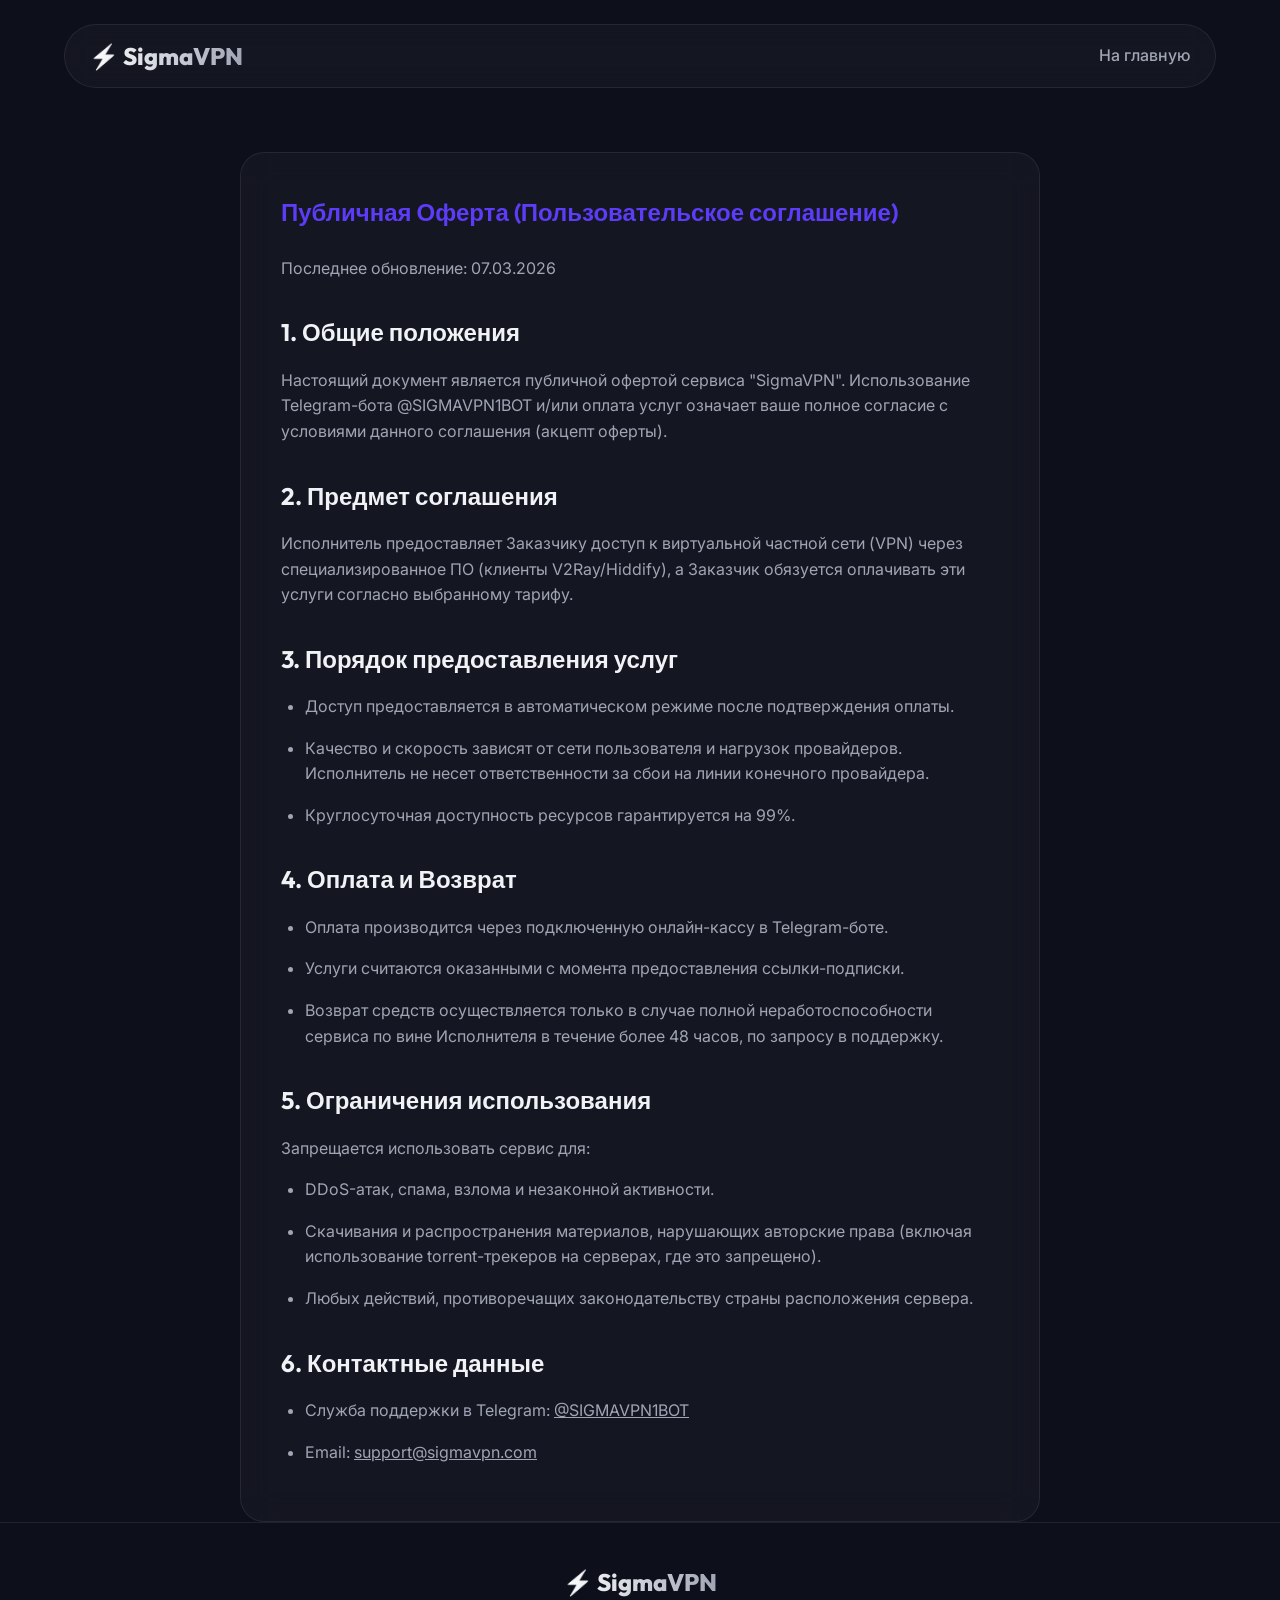
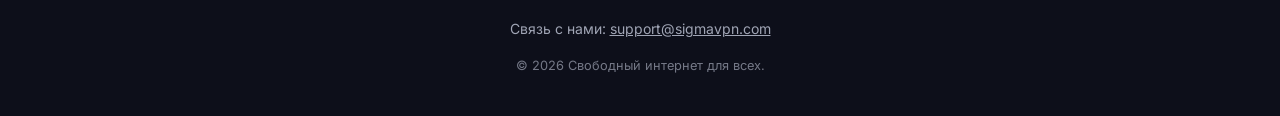
==== offer.html @ 801549a4 "Initial commit for SigmaVPN Promo Site" ====
<!DOCTYPE html>
<html lang="ru">

<head>
    <meta charset="UTF-8">
    <meta name="viewport" content="width=device-width, initial-scale=1.0">
    <title>Публичная Оферта - SigmaVPN</title>
    <link rel="stylesheet" href="styles.css">
    <link
        href="https://fonts.googleapis.com/css2?family=Inter:wght@400;600;800&family=Outfit:wght@500;700;900&display=swap"
        rel="stylesheet">
    <style>
        .legal-content {
            padding: 100px 0;
            max-width: 800px;
            margin: 0 auto;
        }

        .legal-content h1 {
            margin-bottom: 24px;
            color: var(--primary);
        }

        .legal-content h2 {
            margin: 32px 0 16px;
            font-size: 1.5rem;
        }

        .legal-content p,
        .legal-content li {
            margin-bottom: 16px;
            color: var(--text-muted);
        }

        .legal-content ul {
            padding-left: 24px;
            margin-bottom: 16px;
        }
    </style>
</head>

<body>
    <header>
        <div class="container">
            <nav class="navbar">
                <a href="index.html" class="logo">⚡ SigmaVPN</a>
                <div class="nav-links">
                    <a href="index.html">На главную</a>
                </div>
            </nav>
        </div>
    </header>

    <main class="container">
        <article class="legal-content glass-card" style="padding: 40px; margin-top: 40px;">
            <h1>Публичная Оферта (Пользовательское соглашение)</h1>
            <p>Последнее обновление: 07.03.2026</p>

            <h2>1. Общие положения</h2>
            <p>Настоящий документ является публичной офертой сервиса "SigmaVPN". Использование Telegram-бота
                @SIGMAVPN1BOT и/или оплата услуг означает ваше полное согласие с условиями данного соглашения (акцепт
                оферты).</p>

            <h2>2. Предмет соглашения</h2>
            <p>Исполнитель предоставляет Заказчику доступ к виртуальной частной сети (VPN) через специализированное ПО
                (клиенты V2Ray/Hiddify), а Заказчик обязуется оплачивать эти услуги согласно выбранному тарифу.</p>

            <h2>3. Порядок предоставления услуг</h2>
            <ul>
                <li>Доступ предоставляется в автоматическом режиме после подтверждения оплаты.</li>
                <li>Качество и скорость зависят от сети пользователя и нагрузок провайдеров. Исполнитель не несет
                    ответственности за сбои на линии конечного провайдера.</li>
                <li>Круглосуточная доступность ресурсов гарантируется на 99%.</li>
            </ul>

            <h2>4. Оплата и Возврат</h2>
            <ul>
                <li>Оплата производится через подключенную онлайн-кассу в Telegram-боте.</li>
                <li>Услуги считаются оказанными с момента предоставления ссылки-подписки.</li>
                <li>Возврат средств осуществляется только в случае полной неработоспособности сервиса по вине
                    Исполнителя в течение более 48 часов, по запросу в поддержку.</li>
            </ul>

            <h2>5. Ограничения использования</h2>
            <p>Запрещается использовать сервис для:</p>
            <ul>
                <li>DDoS-атак, спама, взлома и незаконной активности.</li>
                <li>Скачивания и распространения материалов, нарушающих авторские права (включая использование
                    torrent-трекеров на серверах, где это запрещено).</li>
                <li>Любых действий, противоречащих законодательству страны расположения сервера.</li>
            </ul>

            <h2>6. Контактные данные</h2>
            <ul>
                <li>Служба поддержки в Telegram: <a href="https://t.me/SIGMAVPN1BOT" target="_blank"
                        style="text-decoration: underline; color: var(--text-muted);">@SIGMAVPN1BOT</a></li>
                <li>Email: <a href="mailto:support@sigmavpn.com"
                        style="text-decoration: underline; color: var(--text-muted);">support@sigmavpn.com</a></li>
            </ul>
        </article>
    </main>

    <footer>
        <div class="container">
            <div class="footer-content" style="flex-direction: column; gap: 16px; text-align: center;">
                <div class="logo" style="justify-content: center;">⚡ SigmaVPN</div>
                <div class="contact-info" style="font-size: 0.875rem; color: var(--text-muted);">
                    Связь с нами: <a href="mailto:support@sigmavpn.com"
                        style="text-decoration: underline; color: var(--text-muted);">support@sigmavpn.com</a>
                </div>
                <p style="font-size: 0.8rem; opacity: 0.7;">© 2026 Свободный интернет для всех.</p>
            </div>
        </div>
    </footer>
</body>

</html>
---- styles.css ----
:root {
    --bg-color: #0d0f1a;
    --text-main: #f0f2f5;
    --text-muted: #a0a5b5;
    --primary: #5c3cf6;
    --primary-glow: rgba(92, 60, 246, 0.4);
    --secondary: #00d2ff;
    --secondary-glow: rgba(0, 210, 255, 0.3);
    --glass-bg: rgba(255, 255, 255, 0.03);
    --glass-border: rgba(255, 255, 255, 0.08);
}

* {
    margin: 0;
    padding: 0;
    box-sizing: border-box;
}

body {
    font-family: 'Inter', sans-serif;
    background-color: var(--bg-color);
    color: var(--text-main);
    line-height: 1.6;
    overflow-x: hidden;
    position: relative;
    min-height: 100vh;
}

h1,
h2,
h3,
.logo {
    font-family: 'Outfit', sans-serif;
}

a {
    text-decoration: none;
    color: inherit;
}

/* Background Effects */
.glow {
    position: absolute;
    width: 600px;
    height: 600px;
    border-radius: 50%;
    filter: blur(120px);
    z-index: -2;
    opacity: 0.6;
}

.glow-1 {
    top: -10%;
    left: -10%;
    background: var(--primary-glow);
    animation: drift 15s ease-in-out infinite alternate;
}

.glow-2 {
    bottom: 20%;
    right: -10%;
    background: var(--secondary-glow);
    animation: drift 20s ease-in-out infinite alternate-reverse;
}

@keyframes drift {
    0% {
        transform: translate(0, 0);
    }

    100% {
        transform: translate(50px, 50px);
    }
}

.grid-overlay {
    position: fixed;
    top: 0;
    left: 0;
    width: 100vw;
    height: 100vh;
    background-image:
        linear-gradient(to right, rgba(255, 255, 255, 0.03) 1px, transparent 1px),
        linear-gradient(to bottom, rgba(255, 255, 255, 0.03) 1px, transparent 1px);
    background-size: 40px 40px;
    z-index: -1;
    pointer-events: none;
}

/* Layout */
.container {
    max-width: 1200px;
    margin: 0 auto;
    padding: 0 24px;
}

/* Navbar */
header {
    padding: 24px 0;
    position: relative;
    z-index: 10;
}

.navbar {
    display: flex;
    justify-content: space-between;
    align-items: center;
    background: var(--glass-bg);
    border: 1px solid var(--glass-border);
    backdrop-filter: blur(12px);
    -webkit-backdrop-filter: blur(12px);
    padding: 12px 24px;
    border-radius: 100px;
}

.logo {
    font-size: 1.5rem;
    font-weight: 800;
    display: flex;
    align-items: center;
    gap: 8px;
    background: linear-gradient(90deg, #fff, #a0a5b5);
    -webkit-background-clip: text;
    -webkit-text-fill-color: transparent;
}

.nav-links {
    display: flex;
    align-items: center;
    gap: 32px;
}

.nav-links a:not(.btn) {
    font-weight: 500;
    color: var(--text-muted);
    transition: color 0.3s;
}

.nav-links a:not(.btn):hover {
    color: #fff;
}

/* Buttons */
.btn {
    display: inline-flex;
    align-items: center;
    gap: 12px;
    padding: 14px 28px;
    border-radius: 100px;
    font-weight: 600;
    font-size: 1rem;
    transition: all 0.3s cubic-bezier(0.25, 0.8, 0.25, 1);
    cursor: pointer;
}

.btn-outline {
    background: transparent;
    border: 1px solid var(--glass-border);
    color: var(--text-main);
}

.btn-outline:hover {
    background: var(--glass-bg);
    border-color: rgba(255, 255, 255, 0.2);
}

.btn-primary {
    background: linear-gradient(135deg, var(--primary), #816AFA);
    color: #fff;
    border: none;
    box-shadow: 0 8px 24px var(--primary-glow);
}

.btn-primary:hover {
    transform: translateY(-2px);
    box-shadow: 0 12px 32px var(--primary-glow);
}

.pulse {
    animation: pulse 2s infinite;
}

@keyframes pulse {
    0% {
        box-shadow: 0 0 0 0 var(--primary-glow);
    }

    70% {
        box-shadow: 0 0 0 15px rgba(92, 60, 246, 0);
    }

    100% {
        box-shadow: 0 0 0 0 rgba(92, 60, 246, 0);
    }
}

/* Hero Section */
.hero {
    padding: 100px 0;
    display: flex;
    align-items: center;
}

.hero>.container {
    display: grid;
    grid-template-columns: 1fr 1fr;
    gap: 60px;
    align-items: center;
}

.badge {
    display: inline-block;
    padding: 6px 16px;
    background: rgba(255, 255, 255, 0.05);
    border: 1px solid var(--glass-border);
    border-radius: 100px;
    font-size: 0.875rem;
    font-weight: 600;
    color: var(--secondary);
    margin-bottom: 24px;
}

.hero-title {
    font-size: 4.5rem;
    line-height: 1.1;
    margin-bottom: 24px;
    letter-spacing: -0.02em;
}

.hero-title span {
    background: linear-gradient(90deg, var(--secondary), var(--primary));
    -webkit-background-clip: text;
    -webkit-text-fill-color: transparent;
}

.hero-subtitle {
    font-size: 1.25rem;
    color: var(--text-muted);
    margin-bottom: 40px;
    max-width: 500px;
}

.cta-hint {
    margin-top: 16px;
    font-size: 0.875rem;
    color: var(--text-muted);
    opacity: 0.8;
}

/* Mockup Card */
.glass-card {
    background: var(--glass-bg);
    border: 1px solid var(--glass-border);
    border-radius: 24px;
    backdrop-filter: blur(16px);
    -webkit-backdrop-filter: blur(16px);
}

.mockup-card {
    box-shadow: 0 32px 64px rgba(0, 0, 0, 0.4);
    transform: perspective(1000px) rotateY(-5deg) rotateX(5deg);
    transition: transform 0.5s;
}

.mockup-card:hover {
    transform: perspective(1000px) rotateY(0deg) rotateX(0deg);
}

.mockup-header {
    padding: 16px 24px;
    border-bottom: 1px solid var(--glass-border);
    display: flex;
    gap: 8px;
}

.dot {
    width: 12px;
    height: 12px;
    border-radius: 50%;
}

.dot.red {
    background: #ff5f56;
}

.dot.yellow {
    background: #ffbd2e;
}

.dot.green {
    background: #27c93f;
}

.mockup-body {
    padding: 24px;
    display: flex;
    flex-direction: column;
    gap: 16px;
}

.server-item {
    display: flex;
    align-items: center;
    gap: 16px;
    padding: 16px;
    background: rgba(255, 255, 255, 0.02);
    border: 1px solid rgba(255, 255, 255, 0.05);
    border-radius: 16px;
    transition: background 0.3s;
}

.server-item.active-server {
    background: rgba(92, 60, 246, 0.1);
    border-color: var(--primary);
}

.flag {
    font-size: 1.5rem;
}

.server-info h4 {
    font-size: 1rem;
    font-weight: 600;
}

.server-info p {
    font-size: 0.8rem;
    color: var(--text-muted);
}

.ping {
    margin-left: auto;
    font-size: 0.875rem;
    color: #27c93f;
    font-weight: 600;
}

.status-indicator {
    margin-left: auto;
    width: 12px;
    height: 12px;
    background: #00d2ff;
    border-radius: 50%;
    box-shadow: 0 0 10px #00d2ff;
    animation: flash 2s infinite;
}

@keyframes flash {

    0%,
    100% {
        opacity: 1;
    }

    50% {
        opacity: 0.4;
    }
}

/* Features */
.features {
    padding: 100px 0;
    position: relative;
}

.section-title {
    text-align: center;
    font-size: 3rem;
    margin-bottom: 60px;
}

.section-title span {
    color: var(--primary);
}

.features-grid {
    display: grid;
    grid-template-columns: repeat(auto-fit, minmax(250px, 1fr));
    gap: 32px;
}

.feature-card {
    padding: 32px;
    transition: transform 0.3s, background 0.3s;
}

.feature-card:hover {
    transform: translateY(-8px);
    background: rgba(255, 255, 255, 0.06);
}

.feature-icon {
    font-size: 2.5rem;
    margin-bottom: 24px;
    display: inline-block;
}

.feature-card h3 {
    font-size: 1.25rem;
    margin-bottom: 12px;
}

.feature-card p {
    color: var(--text-muted);
    font-size: 0.95rem;
}

/* How It Works */
.how-it-works {
    padding: 60px 0 100px;
}

.glass-banner {
    background: var(--glass-bg);
    border: 1px solid var(--glass-border);
    border-radius: 32px;
    padding: 60px;
    text-align: center;
    backdrop-filter: blur(16px);
    position: relative;
    overflow: hidden;
}

.glass-banner h2 {
    font-size: 2.5rem;
    margin-bottom: 40px;
}

.steps {
    display: flex;
    justify-content: space-between;
    align-items: center;
    max-width: 800px;
    margin: 0 auto;
}

.step {
    display: flex;
    flex-direction: column;
    align-items: center;
    gap: 16px;
    width: 30%;
}

.step-num {
    width: 50px;
    height: 50px;
    border-radius: 50%;
    background: var(--primary);
    display: flex;
    align-items: center;
    justify-content: center;
    font-family: 'Outfit', sans-serif;
    font-weight: 800;
    font-size: 1.25rem;
    box-shadow: 0 0 20px var(--primary-glow);
}

.step p {
    font-weight: 500;
}

.step-divider {
    height: 2px;
    flex-grow: 1;
    background: linear-gradient(90deg, transparent, var(--glass-border), transparent);
    margin: 0 20px 40px;
}

/* Testimonials */
.testimonials {
    padding: 60px 0;
}

.testimonials-grid {
    display: grid;
    grid-template-columns: repeat(auto-fit, minmax(300px, 1fr));
    gap: 32px;
}

.testimonial-card {
    padding: 32px;
    display: flex;
    flex-direction: column;
    gap: 20px;
}

.testimonial-header {
    display: flex;
    align-items: center;
    gap: 16px;
}

.avatar {
    width: 50px;
    height: 50px;
    border-radius: 50%;
    background: linear-gradient(135deg, var(--primary), var(--secondary));
    display: flex;
    align-items: center;
    justify-content: center;
    font-size: 1.5rem;
}

.user-info h4 {
    font-size: 1.1rem;
    font-weight: 600;
}

.rating {
    font-size: 0.8rem;
    letter-spacing: 2px;
}

.testimonial-card p {
    color: var(--text-muted);
    font-size: 0.95rem;
    font-style: italic;
    line-height: 1.6;
}

/* FAQ */
.faq {
    padding: 60px 0 100px;
}

.faq-list {
    max-width: 800px;
    margin: 0 auto;
    display: flex;
    flex-direction: column;
    gap: 16px;
}

.faq-item {
    overflow: hidden;
    transition: all 0.3s ease;
}

.faq-question {
    padding: 24px;
    display: flex;
    justify-content: space-between;
    align-items: center;
    cursor: pointer;
    user-select: none;
}

.faq-question h3 {
    font-size: 1.1rem;
    font-weight: 600;
    margin: 0;
}

.faq-toggle {
    background: rgba(255, 255, 255, 0.1);
    border: none;
    color: white;
    width: 32px;
    height: 32px;
    border-radius: 50%;
    display: flex;
    align-items: center;
    justify-content: center;
    font-size: 1.2rem;
    cursor: pointer;
    transition: transform 0.3s ease, background 0.3s;
}

.faq-item.active .faq-toggle {
    transform: rotate(45deg);
    background: var(--primary);
}

.faq-answer {
    max-height: 0;
    overflow: hidden;
    transition: max-height 0.3s ease, padding 0.3s ease;
    padding: 0 24px;
}

.faq-item.active .faq-answer {
    max-height: 300px;
    /* Arbitrary large height to allow expansion */
    padding: 0 24px 24px;
}

.faq-answer p {
    color: var(--text-muted);
    margin: 0;
    line-height: 1.6;
}

/* Footer */
footer {
    padding: 40px 0;
    border-top: 1px solid var(--glass-border);
}

.footer-content {
    display: flex;
    justify-content: space-between;
    align-items: center;
    color: var(--text-muted);
}

/* Responsive */
@media (max-width: 900px) {
    .hero>.container {
        grid-template-columns: 1fr;
        text-align: center;
    }

    .hero-subtitle {
        margin: 0 auto 40px;
    }

    .hero-title {
        font-size: 3.5rem;
    }

    .steps {
        flex-direction: column;
        gap: 40px;
    }

    .step {
        width: 100%;
    }

    .step-divider {
        width: 2px;
        height: 40px;
        margin: 0;
        background: linear-gradient(180deg, transparent, var(--glass-border), transparent);
    }
}
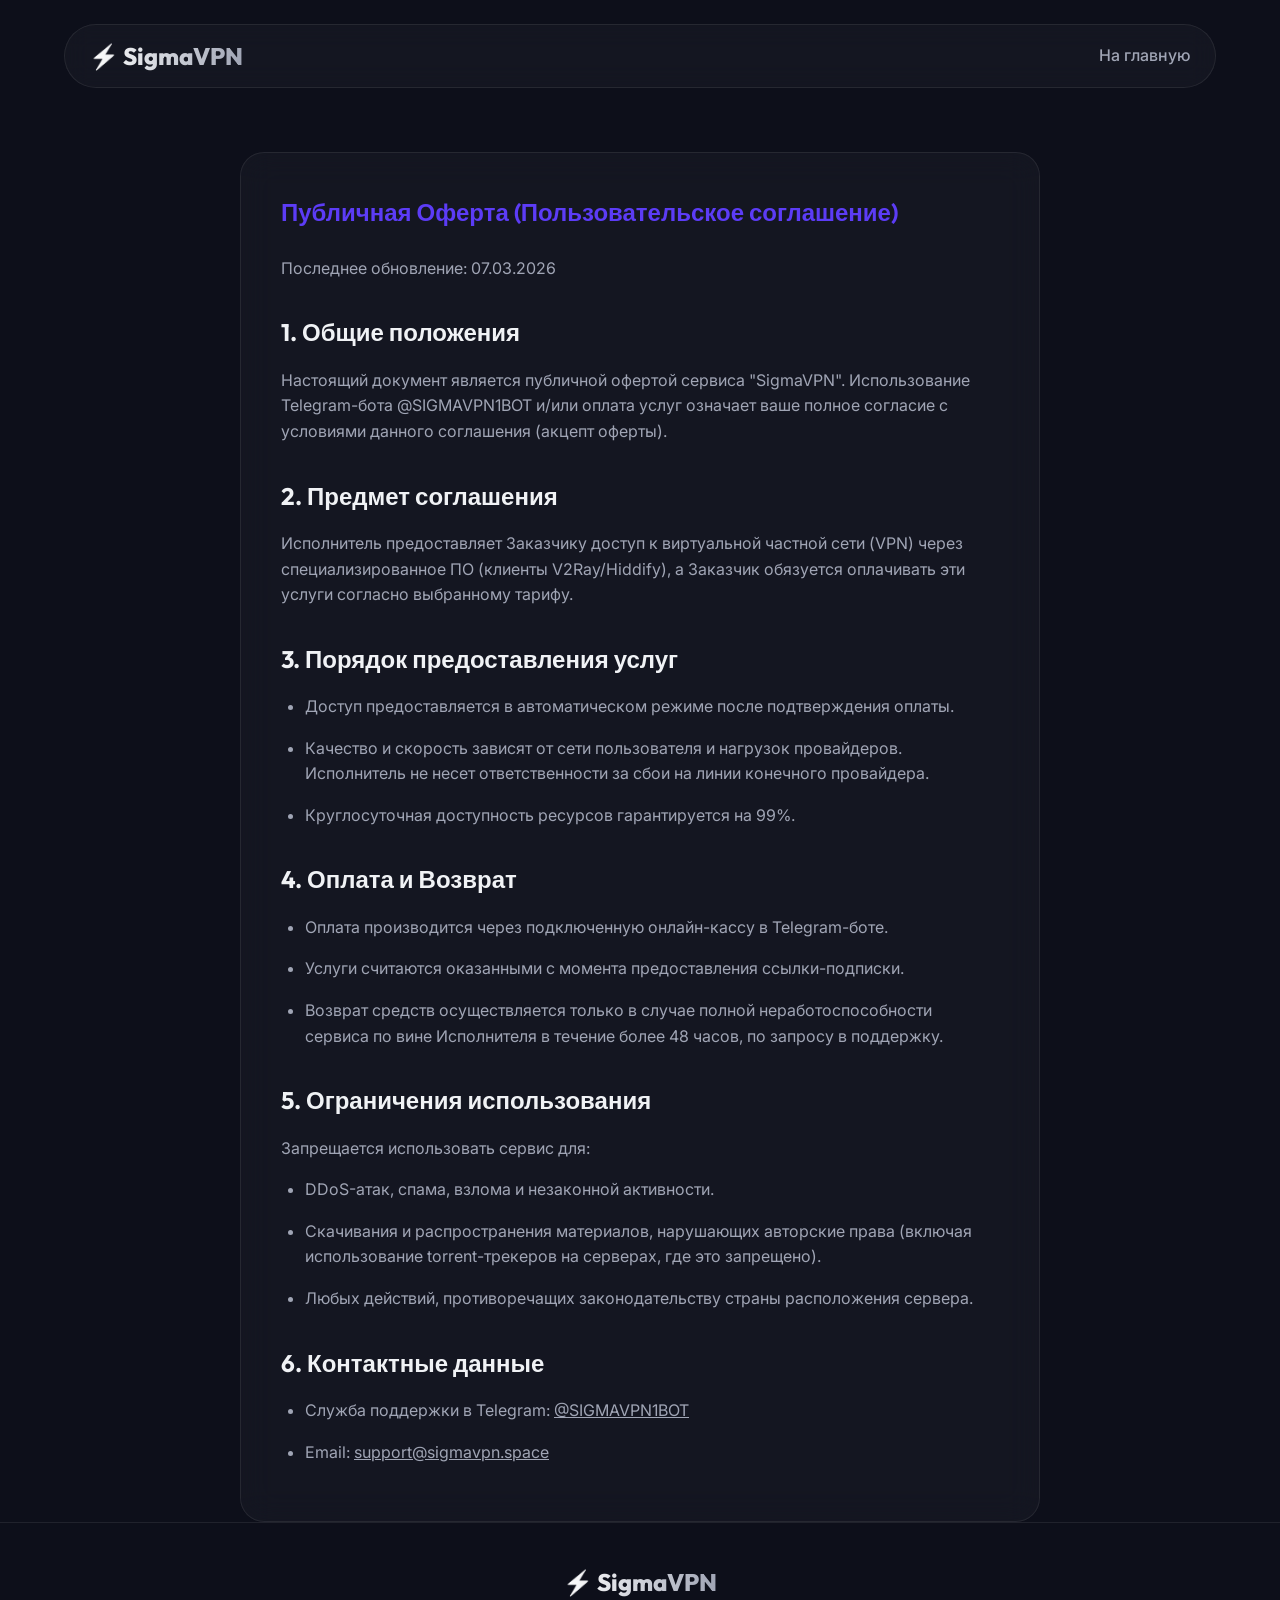
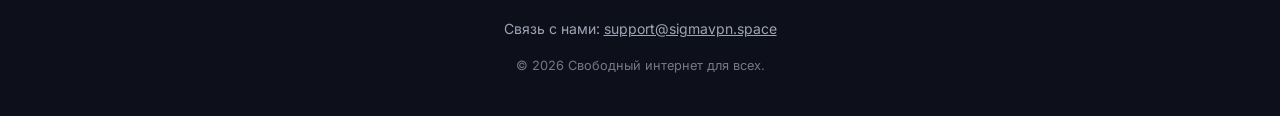
==== commit 2998fb4b: "Update email to match sigmavpn.space domain" ====
--- a/offer.html
+++ b/offer.html
@@ -94,8 +94,8 @@
             <ul>
                 <li>Служба поддержки в Telegram: <a href="https://t.me/SIGMAVPN1BOT" target="_blank"
                         style="text-decoration: underline; color: var(--text-muted);">@SIGMAVPN1BOT</a></li>
-                <li>Email: <a href="mailto:support@sigmavpn.com"
-                        style="text-decoration: underline; color: var(--text-muted);">support@sigmavpn.com</a></li>
+                <li>Email: <a href="mailto:support@sigmavpn.space"
+                        style="text-decoration: underline; color: var(--text-muted);">support@sigmavpn.space</a></li>
             </ul>
         </article>
     </main>
@@ -105,8 +105,8 @@
             <div class="footer-content" style="flex-direction: column; gap: 16px; text-align: center;">
                 <div class="logo" style="justify-content: center;">⚡ SigmaVPN</div>
                 <div class="contact-info" style="font-size: 0.875rem; color: var(--text-muted);">
-                    Связь с нами: <a href="mailto:support@sigmavpn.com"
-                        style="text-decoration: underline; color: var(--text-muted);">support@sigmavpn.com</a>
+                    Связь с нами: <a href="mailto:support@sigmavpn.space"
+                        style="text-decoration: underline; color: var(--text-muted);">support@sigmavpn.space</a>
                 </div>
                 <p style="font-size: 0.8rem; opacity: 0.7;">© 2026 Свободный интернет для всех.</p>
             </div>
--- a/styles.css
+++ b/styles.css
@@ -544,12 +544,15 @@
     align-items: center;
     cursor: pointer;
     user-select: none;
+    position: relative;
+    z-index: 2;
 }
 
 .faq-question h3 {
     font-size: 1.1rem;
     font-weight: 600;
     margin: 0;
+    pointer-events: none;
 }
 
 .faq-toggle {
@@ -565,6 +568,7 @@
     font-size: 1.2rem;
     cursor: pointer;
     transition: transform 0.3s ease, background 0.3s;
+    pointer-events: none;
 }
 
 .faq-item.active .faq-toggle {
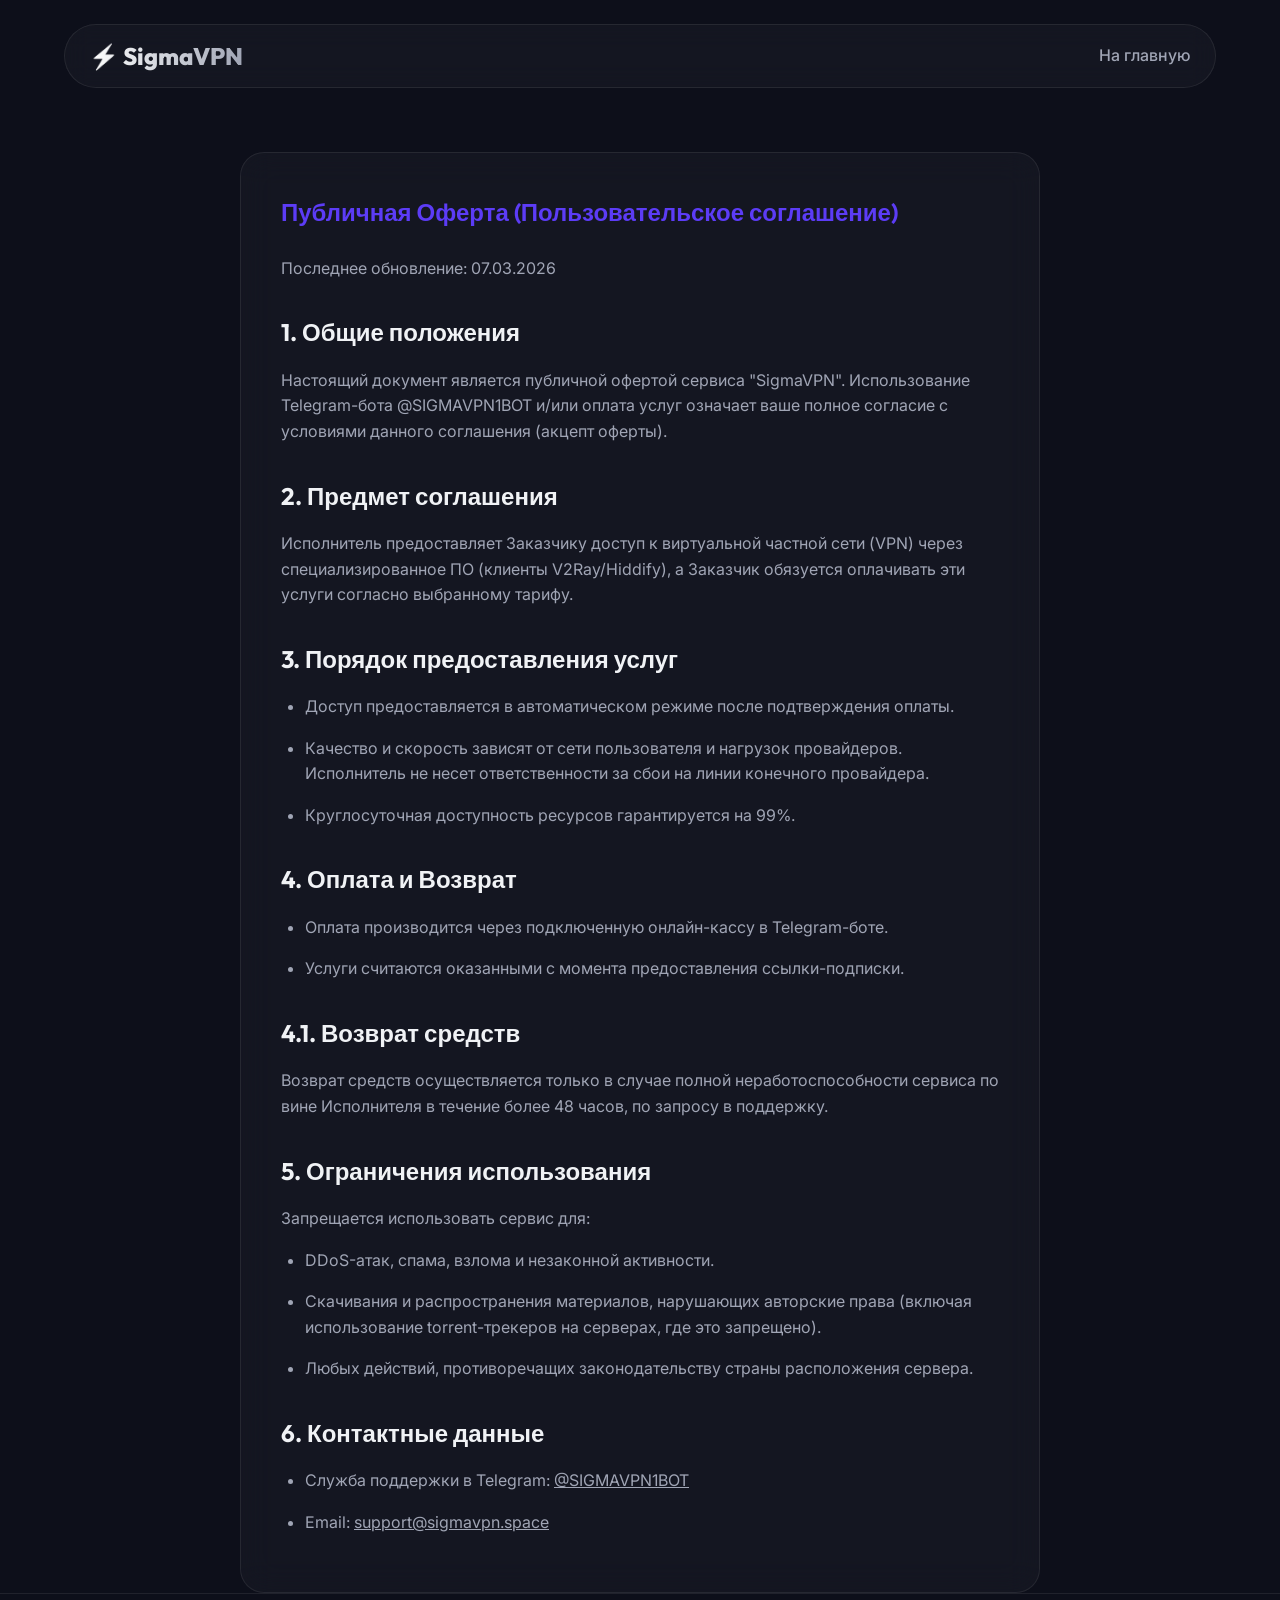
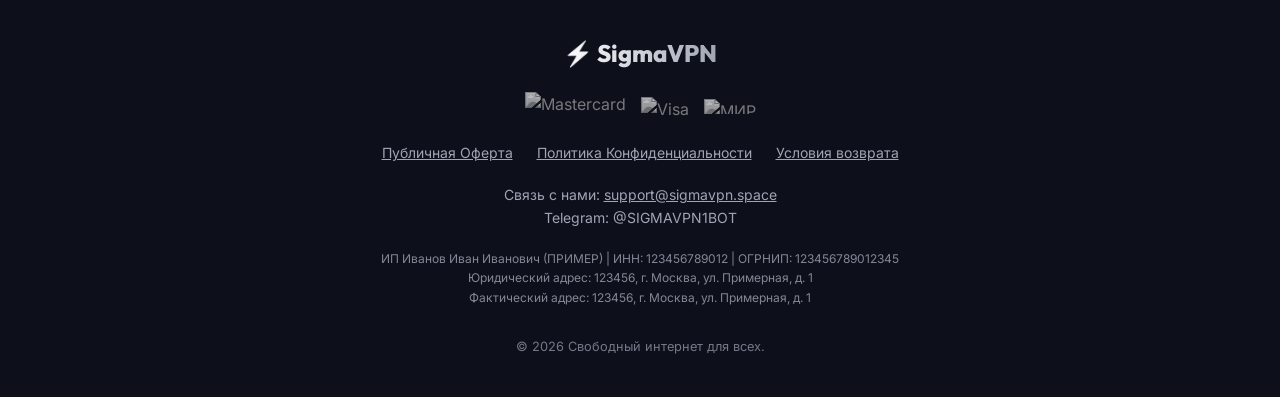
==== commit 55f8f174: "Add pricing section and comprehensive legal footer for payment gateway compliance" ====
--- a/offer.html
+++ b/offer.html
@@ -77,9 +77,10 @@
             <ul>
                 <li>Оплата производится через подключенную онлайн-кассу в Telegram-боте.</li>
                 <li>Услуги считаются оказанными с момента предоставления ссылки-подписки.</li>
-                <li>Возврат средств осуществляется только в случае полной неработоспособности сервиса по вине
-                    Исполнителя в течение более 48 часов, по запросу в поддержку.</li>
             </ul>
+            <h2 id="refund">4.1. Возврат средств</h2>
+            <p>Возврат средств осуществляется только в случае полной неработоспособности сервиса по вине
+                Исполнителя в течение более 48 часов, по запросу в поддержку.</p>
 
             <h2>5. Ограничения использования</h2>
             <p>Запрещается использовать сервис для:</p>
@@ -102,13 +103,44 @@
 
     <footer>
         <div class="container">
-            <div class="footer-content" style="flex-direction: column; gap: 16px; text-align: center;">
+            <div class="footer-content" style="flex-direction: column; gap: 20px; text-align: center;">
                 <div class="logo" style="justify-content: center;">⚡ SigmaVPN</div>
+
+                <div class="payment-methods"
+                    style="display: flex; gap: 15px; justify-content: center; align-items: center; filter: grayscale(1) opacity(0.7);">
+                    <img src="https://upload.wikimedia.org/wikipedia/commons/b/b7/MasterCard_Logo.svg" alt="Mastercard"
+                        height="30">
+                    <img src="https://upload.wikimedia.org/wikipedia/commons/5/5e/Visa_Inc._logo.svg" alt="Visa"
+                        height="20">
+                    <img src="https://upload.wikimedia.org/wikipedia/commons/thumb/b/b9/Mir-logo.SVG/1024px-Mir-logo.SVG.png"
+                        alt="МИР" height="15">
+                </div>
+
+                <div class="legal-links"
+                    style="display: flex; gap: 24px; font-size: 0.875rem; justify-content: center; flex-wrap: wrap;">
+                    <a href="offer.html" target="_blank"
+                        style="text-decoration: underline; color: var(--text-muted);">Публичная Оферта</a>
+                    <a href="privacy.html" target="_blank"
+                        style="text-decoration: underline; color: var(--text-muted);">Политика Конфиденциальности</a>
+                    <a href="offer.html#refund" target="_blank"
+                        style="text-decoration: underline; color: var(--text-muted);">Условия возврата</a>
+                </div>
+
                 <div class="contact-info" style="font-size: 0.875rem; color: var(--text-muted);">
                     Связь с нами: <a href="mailto:support@sigmavpn.space"
-                        style="text-decoration: underline; color: var(--text-muted);">support@sigmavpn.space</a>
+                        style="text-decoration: underline; color: var(--text-muted);">support@sigmavpn.space</a><br>
+                    Telegram: <a href="https://t.me/SIGMAVPN1BOT" target="_blank"
+                        style="color: var(--text-muted);">@SIGMAVPN1BOT</a>
                 </div>
-                <p style="font-size: 0.8rem; opacity: 0.7;">© 2026 Свободный интернет для всех.</p>
+
+                <div class="company-info"
+                    style="font-size: 0.75rem; color: var(--text-muted); opacity: 0.8; line-height: 1.6;">
+                    ИП Иванов Иван Иванович (ПРИМЕР) | ИНН: 123456789012 | ОГРНИП: 123456789012345<br>
+                    Юридический адрес: 123456, г. Москва, ул. Примерная, д. 1<br>
+                    Фактический адрес: 123456, г. Москва, ул. Примерная, д. 1
+                </div>
+
+                <p style="font-size: 0.8rem; opacity: 0.7; margin-top: 10px;">© 2026 Свободный интернет для всех.</p>
             </div>
         </div>
     </footer>
--- a/styles.css
+++ b/styles.css
@@ -467,6 +467,63 @@
     margin: 0 20px 40px;
 }
 
+/* Pricing */
+.pricing {
+    padding: 60px 0;
+}
+
+.pricing-card {
+    max-width: 600px;
+    margin: 0 auto;
+    padding: 40px;
+    text-align: center;
+    display: flex;
+    flex-direction: column;
+    gap: 24px;
+}
+
+.pricing-card h3 {
+    font-size: 1.5rem;
+    margin: 0;
+}
+
+.price {
+    font-size: 3rem;
+    font-weight: 800;
+    color: var(--primary);
+    display: flex;
+    align-items: center;
+    justify-content: center;
+    gap: 8px;
+}
+
+.price span {
+    font-size: 1rem;
+    color: var(--text-muted);
+    font-weight: 400;
+}
+
+.pricing-features {
+    list-style: none;
+    padding: 0;
+    margin: 0 0 20px 0;
+    text-align: left;
+    display: flex;
+    flex-direction: column;
+    gap: 12px;
+}
+
+.pricing-features li {
+    font-size: 1rem;
+    color: rgba(255, 255, 255, 0.9);
+}
+
+.pricing-hint {
+    font-size: 0.85rem;
+    color: var(--text-muted);
+    line-height: 1.5;
+}
+
 /* Testimonials */
 .testimonials {
     padding: 60px 0;
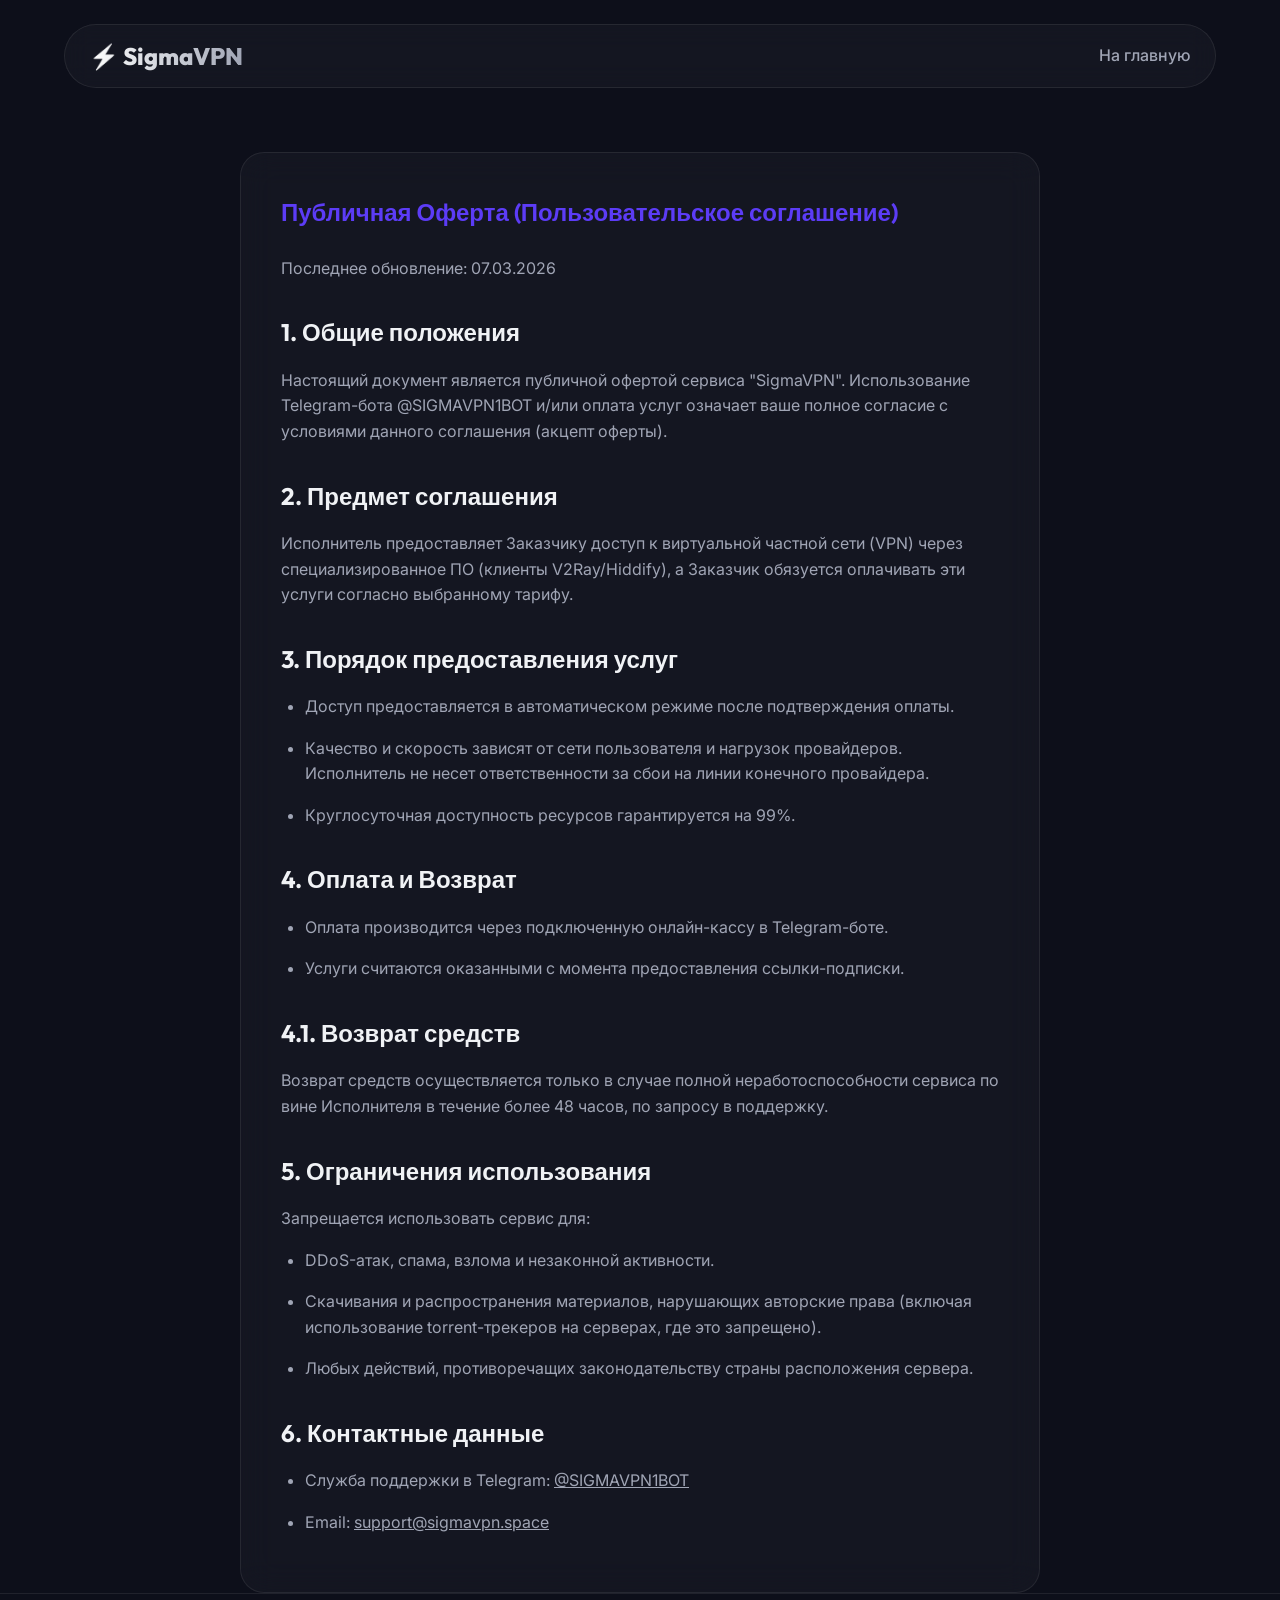
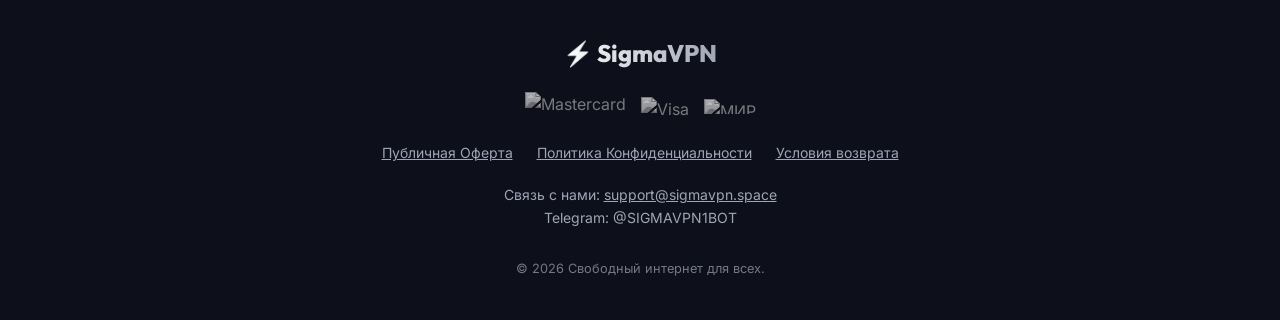
==== commit 028621ec: "Remove legal entity info block as user is registering as an individual" ====
--- a/offer.html
+++ b/offer.html
@@ -133,13 +133,6 @@
                         style="color: var(--text-muted);">@SIGMAVPN1BOT</a>
                 </div>
 
-                <div class="company-info"
-                    style="font-size: 0.75rem; color: var(--text-muted); opacity: 0.8; line-height: 1.6;">
-                    ИП Иванов Иван Иванович (ПРИМЕР) | ИНН: 123456789012 | ОГРНИП: 123456789012345<br>
-                    Юридический адрес: 123456, г. Москва, ул. Примерная, д. 1<br>
-                    Фактический адрес: 123456, г. Москва, ул. Примерная, д. 1
-                </div>
-
                 <p style="font-size: 0.8rem; opacity: 0.7; margin-top: 10px;">© 2026 Свободный интернет для всех.</p>
             </div>
         </div>
